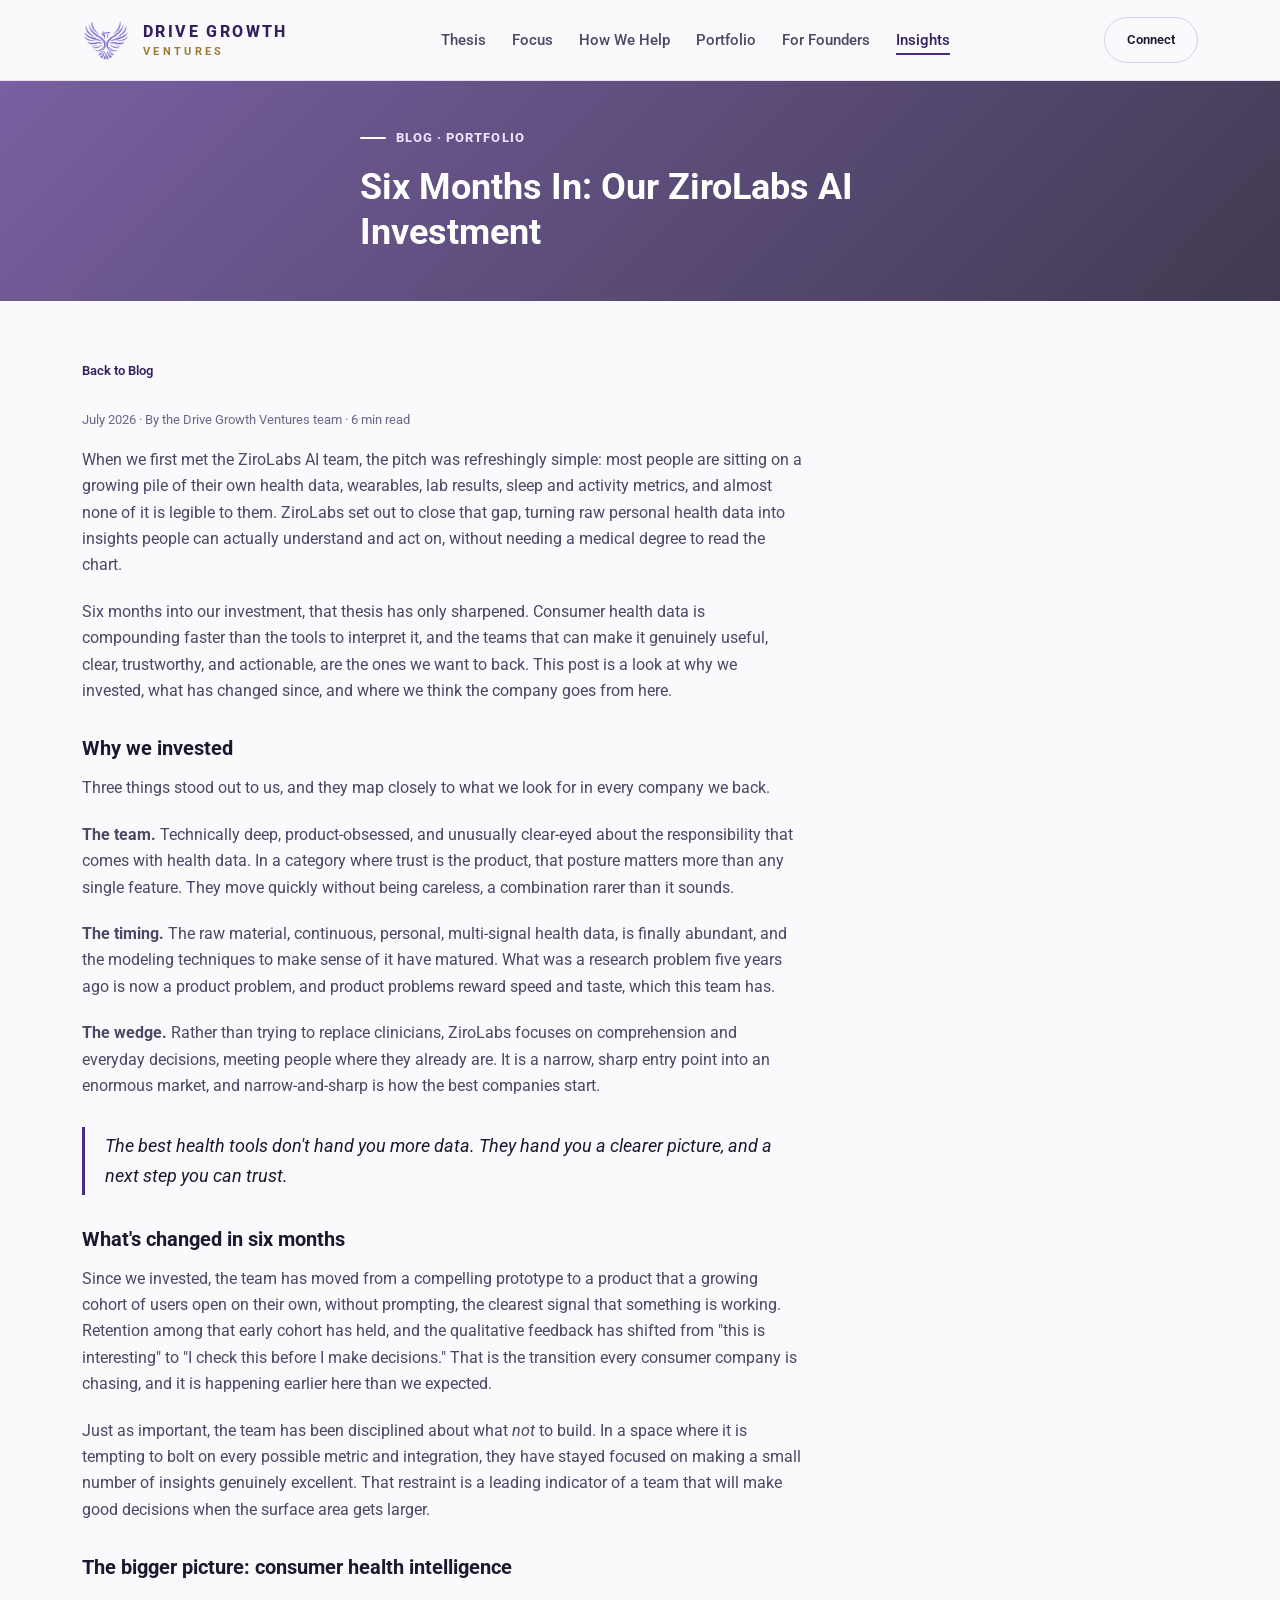
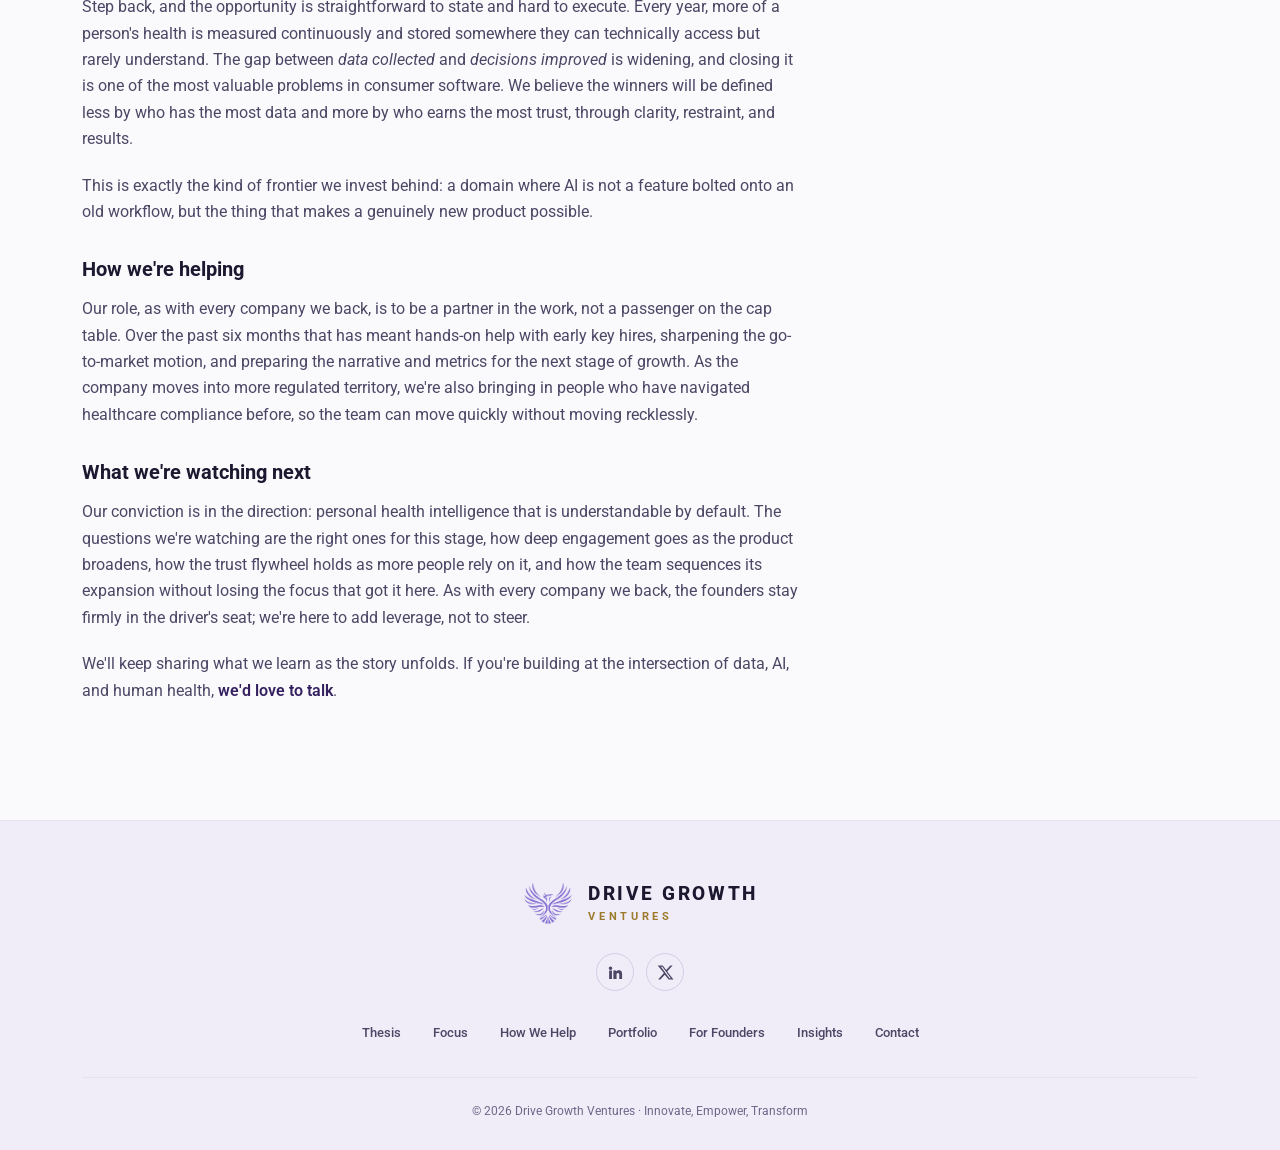
==== blog-zirolabs-update.html @ 90276f50 "Add files via upload" ====
<!DOCTYPE html>
<html lang="en" data-theme="light"><head>
<meta charset="UTF-8">
<meta name="viewport" content="width=device-width, initial-scale=1.0">
<title>Six Months In: Our ZiroLabs AI Investment | Drive Growth Ventures</title>
<meta name="description" content="Six months into our investment in ZiroLabs AI, our conviction in consumer health intelligence has only sharpened. A look at the progress, the thesis, and what comes next.">
<link rel="icon" type="image/png" href="favicon.png">
<link rel="apple-touch-icon" href="favicon.png">
<link rel="preconnect" href="https://fonts.googleapis.com/">
<link rel="preconnect" href="https://fonts.gstatic.com/" crossorigin="">
<link href="https://fonts.googleapis.com/css2?family=Roboto:wght@400;500;600;700;800&display=swap" rel="stylesheet">
<link rel="stylesheet" href="styles.css">
</head>
<body>
<div class="scroll-progress" style="width: 0%;"></div>

<header>
  <nav>
    <a href="index.html" class="logo">
      <img src="phoenix.png" alt="Drive Growth Ventures" class="logo-mark">
      <span class="logo-text">
        <span class="l1">Drive Growth</span>
        <span class="l2">Ventures</span>
      </span>
    </a>
    <ul class="nav-links">
      <li><a href="index.html#thesis">Thesis</a></li>
      <li><a href="index.html#focus">Focus</a></li>
      <li><a href="index.html#value">How We Help</a></li>
      <li><a href="index.html#portfolio">Portfolio</a></li>
      <li><a href="index.html#founders">For Founders</a></li>
      <li><a href="index.html#insights" class="active">Insights</a></li>
    </ul>
    <div class="nav-actions">
      <a href="index.html#contact" class="btn btn-outline btn-sm">Connect</a>
      <button class="menu-toggle" id="menuToggle" aria-label="Menu"><span></span></button>
    </div>
  </nav>
</header>

<main>
  <section class="photo-band photo-band-sm">
    <div class="photo-band-media" style="background-image:url('https://images.unsplash.com/photo-1685997180450-242a65624238?fm=jpg&q=80&w=1800&auto=format&fit=crop');"></div>
    <div class="photo-band-overlay"></div>
    <div class="container photo-band-content">
      <div class="kicker"><span class="bar"></span><span>Blog · Portfolio</span></div>
      <h2>Six Months In: Our ZiroLabs AI Investment</h2>
    </div>
  </section>

  <section class="post-body">
    <div class="container">
      <a href="blog.html" class="back-link">Back to Blog</a>
      <div class="post-meta">July 2026 · By the Drive Growth Ventures team · 6 min read</div>
      <div class="post-content">
        <p>When we first met the ZiroLabs AI team, the pitch was refreshingly simple: most people are sitting on a growing pile of their own health data, wearables, lab results, sleep and activity metrics, and almost none of it is legible to them. ZiroLabs set out to close that gap, turning raw personal health data into insights people can actually understand and act on, without needing a medical degree to read the chart.</p>
        <p>Six months into our investment, that thesis has only sharpened. Consumer health data is compounding faster than the tools to interpret it, and the teams that can make it genuinely useful, clear, trustworthy, and actionable, are the ones we want to back. This post is a look at why we invested, what has changed since, and where we think the company goes from here.</p>

        <h3>Why we invested</h3>
        <p>Three things stood out to us, and they map closely to what we look for in every company we back.</p>
        <p><strong>The team.</strong> Technically deep, product-obsessed, and unusually clear-eyed about the responsibility that comes with health data. In a category where trust is the product, that posture matters more than any single feature. They move quickly without being careless, a combination rarer than it sounds.</p>
        <p><strong>The timing.</strong> The raw material, continuous, personal, multi-signal health data, is finally abundant, and the modeling techniques to make sense of it have matured. What was a research problem five years ago is now a product problem, and product problems reward speed and taste, which this team has.</p>
        <p><strong>The wedge.</strong> Rather than trying to replace clinicians, ZiroLabs focuses on comprehension and everyday decisions, meeting people where they already are. It is a narrow, sharp entry point into an enormous market, and narrow-and-sharp is how the best companies start.</p>
        <blockquote>The best health tools don't hand you more data. They hand you a clearer picture, and a next step you can trust.</blockquote>

        <h3>What's changed in six months</h3>
        <p>Since we invested, the team has moved from a compelling prototype to a product that a growing cohort of users open on their own, without prompting, the clearest signal that something is working. Retention among that early cohort has held, and the qualitative feedback has shifted from "this is interesting" to "I check this before I make decisions." That is the transition every consumer company is chasing, and it is happening earlier here than we expected.</p>
        <p>Just as important, the team has been disciplined about what <em>not</em> to build. In a space where it is tempting to bolt on every possible metric and integration, they have stayed focused on making a small number of insights genuinely excellent. That restraint is a leading indicator of a team that will make good decisions when the surface area gets larger.</p>

        <h3>The bigger picture: consumer health intelligence</h3>
        <p>Step back, and the opportunity is straightforward to state and hard to execute. Every year, more of a person's health is measured continuously and stored somewhere they can technically access but rarely understand. The gap between <em>data collected</em> and <em>decisions improved</em> is widening, and closing it is one of the most valuable problems in consumer software. We believe the winners will be defined less by who has the most data and more by who earns the most trust, through clarity, restraint, and results.</p>
        <p>This is exactly the kind of frontier we invest behind: a domain where AI is not a feature bolted onto an old workflow, but the thing that makes a genuinely new product possible.</p>

        <h3>How we're helping</h3>
        <p>Our role, as with every company we back, is to be a partner in the work, not a passenger on the cap table. Over the past six months that has meant hands-on help with early key hires, sharpening the go-to-market motion, and preparing the narrative and metrics for the next stage of growth. As the company moves into more regulated territory, we're also bringing in people who have navigated healthcare compliance before, so the team can move quickly without moving recklessly.</p>

        <h3>What we're watching next</h3>
        <p>Our conviction is in the direction: personal health intelligence that is understandable by default. The questions we're watching are the right ones for this stage, how deep engagement goes as the product broadens, how the trust flywheel holds as more people rely on it, and how the team sequences its expansion without losing the focus that got it here. As with every company we back, the founders stay firmly in the driver's seat; we're here to add leverage, not to steer.</p>
        <p>We'll keep sharing what we learn as the story unfolds. If you're building at the intersection of data, AI, and human health, <a href="index.html#contact" style="color:var(--purple-dark);font-weight:600;">we'd love to talk</a>.</p>
      </div>
    </div>
  </section>
</main>

<footer>
  <div class="container">
    <div class="footer-logo">
      <img src="phoenix.png" alt="Drive Growth Ventures" class="footer-logo-mark">
      <span class="footer-logo-text">
        <span class="l1">Drive Growth</span>
        <span class="l2">Ventures</span>
      </span>
    </div>
    <div class="footer-social">
      <a href="https://www.linkedin.com/company/drive-growth-ventures/" aria-label="LinkedIn" target="_blank" rel="noopener"><svg viewBox="0 0 24 24"><path d="M4.98 3.5a2.5 2.5 0 1 1 0 5 2.5 2.5 0 0 1 0-5zM3 9h4v12H3zM9 9h3.8v1.7h.1c.5-.9 1.8-1.9 3.7-1.9 4 0 4.7 2.6 4.7 6V21h-4v-5.3c0-1.3 0-2.9-1.8-2.9s-2 1.4-2 2.8V21H9z"></path></svg></a>
      <a href="https://x.com/" aria-label="X (Twitter)" target="_blank" rel="noopener"><svg viewBox="0 0 24 24"><path d="M18.9 2H22l-7.6 8.7L23.3 22h-6.9l-5.4-6.9L4.8 22H1.6l8.1-9.3L1 2h7.1l4.9 6.3zM17.6 20h1.9L7.5 4H5.5z"></path></svg></a>
    </div>
    <ul class="footer-links">
      <li><a href="index.html#thesis">Thesis</a></li>
      <li><a href="index.html#focus">Focus</a></li>
      <li><a href="index.html#value">How We Help</a></li>
      <li><a href="index.html#portfolio">Portfolio</a></li>
      <li><a href="index.html#founders">For Founders</a></li>
      <li><a href="index.html#insights">Insights</a></li>
      <li><a href="index.html#contact">Contact</a></li>
    </ul>
    <div class="footer-bottom">
      <span>© 2026 Drive Growth Ventures · Innovate, Empower, Transform</span>
    </div>
  </div>
</footer>

<button class="back-to-top" aria-label="Back to top">
  <svg viewBox="0 0 24 24"><line x1="12" y1="19" x2="12" y2="5"></line><polyline points="5 12 12 5 19 12"></polyline></svg>
</button>
<script src="site.js"></script>
</body></html>
---- styles.css ----
/* ============================================
   Drive Growth Ventures: shared stylesheet
   ============================================ */

:root{
  --bg: #FAF9FC;
  --bg-alt: #F1EDF8;
  --text: #1B1830;
  --text-secondary: #4B4765;
  --text-tertiary: #6C6788;
  --border: #E7E2F1;
  --border-strong: #D4CDE7;
  --purple: #4A2A82;
  --purple-dark: #34205F;
  --purple-tint: #EEE8F7;
  --gold: #C9A24B;
  --gold-dark: #9C7B2C;
  --gold-tint: #F7EFDC;
  --white: #ffffff;
  --header-bg: rgba(250,249,252,0.82);
  --placeholder: #9C97AD;
  --radius: 20px;
  --radius-sm: 12px;
  --radius-pill: 999px;
  --shadow-sm: 0 2px 12px rgba(40,24,80,0.07);
  --shadow-md: 0 14px 34px rgba(40,24,80,0.11), 0 2px 8px rgba(40,24,80,0.05);
  --shadow-lift: 0 26px 52px rgba(40,24,80,0.17), 0 4px 12px rgba(40,24,80,0.09);
  --glass-bg: rgba(255,255,255,0.55);
  --glass-border: rgba(255,255,255,0.6);

  --fs-hero: clamp(38px, 4.4vw, 56px);
  --fs-h2: clamp(28px, 2.8vw, 36px);
  --fs-h3: 21px;
  --fs-lead: 18px;
  --fs-body: 16px;
  --fs-body-sm: 15px;
  --fs-label: 13px;
  --fs-nav: 15px;
  --fs-tiny: 12px;
}

html[data-theme="dark"]{
  --bg: #08070a;
  --bg-alt: #0f0e13;
  --text: #f5f4f8;
  --text-secondary: #b2afbb;
  --text-tertiary: #837f8c;
  --border: rgba(255,255,255,0.12);
  --border-strong: rgba(255,255,255,0.22);
  --purple: #8f6dff;
  --purple-dark: #a78bff;
  --purple-tint: rgba(143,109,255,0.14);
  --header-bg: rgba(8,7,10,0.72);
  --placeholder: #565260;
  --shadow-sm: 0 2px 12px rgba(0,0,0,0.45);
  --shadow-md: 0 16px 40px rgba(0,0,0,0.5), 0 0 0 1px rgba(255,255,255,0.05);
  --shadow-lift: 0 26px 54px rgba(0,0,0,0.6), 0 0 0 1px rgba(255,255,255,0.08);
  --glass-bg: rgba(255,255,255,0.06);
  --glass-border: rgba(255,255,255,0.14);
}

@media (prefers-reduced-motion: reduce){
  *{animation-duration:0.01ms !important;animation-iteration-count:1 !important;transition-duration:0.01ms !important;scroll-behavior:auto !important;}
}

*{margin:0;padding:0;box-sizing:border-box;}
html{scroll-behavior:smooth;-webkit-text-size-adjust:100%;text-size-adjust:100%;}
body{
  background:var(--bg);
  color:var(--text);
  font-family:'Roboto',Arial,Helvetica,sans-serif;
  font-weight:400;
  font-size:var(--fs-body);
  line-height:1.65;
  transition:background .25s ease, color .25s ease;
  overflow-x:hidden;
}
h1,h2,h3,h4{
  font-family:'Roboto',Arial,Helvetica,sans-serif;
  font-weight:700;
  color:var(--text);
  line-height:1.25;
}
p{color:var(--text-secondary);}
a{color:inherit;text-decoration:none;}
img{max-width:100%;display:block;}
.container{max-width:1180px;margin:0 auto;padding:0 32px;}
section{position:relative;}

/* Eyebrow / kicker label: bold, uppercase, tight tracking */
.kicker{
  display:flex;align-items:center;gap:10px;
  margin-bottom:16px;
}
.kicker .bar{width:26px;height:2px;background:var(--gold);display:inline-block;border-radius:var(--radius-pill);}
.kicker span{
  font-size:var(--fs-label);
  font-weight:800;
  letter-spacing:0.08em;
  text-transform:uppercase;
  color:var(--purple-dark);
}
/* Pill-badge kicker variant: used in the hero, floating over photography */
.kicker-pill{
  display:inline-flex;align-items:center;gap:8px;
  padding:10px 20px;
  border-radius:var(--radius-pill);
  background:var(--glass-bg);
  border:1px solid var(--glass-border);
  backdrop-filter:blur(14px);
  -webkit-backdrop-filter:blur(14px);
  font-size:var(--fs-label);
  font-weight:600;
  color:var(--text);
  margin-bottom:22px;
}
html:not([data-theme="dark"]) .kicker-pill{border-color:rgba(17,15,23,0.14);}

/* Buttons */
.btn{
  display:inline-flex;align-items:center;gap:8px;
  padding:15px 32px;
  font-family:'Roboto',Arial,sans-serif;
  font-size:var(--fs-body-sm);
  font-weight:600;
  border-radius:var(--radius-pill);
  border:1px solid transparent;
  cursor:pointer;
  transition:background .22s cubic-bezier(.16,1,.3,1), color .22s ease, border-color .22s ease, transform .22s cubic-bezier(.16,1,.3,1), box-shadow .22s ease;
  white-space:nowrap;
}
.btn-primary{background:var(--purple);color:#fff;border-color:var(--purple);box-shadow:0 8px 22px rgba(74,42,130,0.30);}
.btn-primary:hover{background:var(--purple-dark);border-color:var(--purple-dark);transform:translateY(-2px);box-shadow:0 14px 30px rgba(74,42,130,0.42);}
.btn-outline{background:transparent;color:var(--text);border-color:var(--border-strong);}
.btn-outline:hover{border-color:var(--purple);color:var(--purple-dark);transform:translateY(-2px);}
.btn-sm{padding:11px 22px;font-size:var(--fs-label);}

/* Header / Nav */
header{
  position:sticky;top:0;left:0;right:0;
  z-index:100;
  background:var(--header-bg);
  backdrop-filter:blur(16px) saturate(160%);
  -webkit-backdrop-filter:blur(16px) saturate(160%);
  border-bottom:1px solid var(--border);
  transition:background .25s ease, border-color .25s ease;
}
nav{
  display:flex;align-items:center;justify-content:space-between;
  padding:16px 32px;
  max-width:1180px;margin:0 auto;
  gap:20px;
}
.logo{display:flex;align-items:center;gap:13px;flex-shrink:0;}
.logo-mark{width:48px;height:auto;flex-shrink:0;}
.logo-text{display:flex;flex-direction:column;line-height:1.2;}
.logo-text .l1{font-weight:800;font-size:16px;letter-spacing:0.15em;color:var(--purple-dark);text-transform:uppercase;}
.logo-text .l2{
  font-size:11px;
  letter-spacing:0.30em;
  color:var(--gold-dark);
  font-weight:700;
  margin-top:3px;
  text-transform:uppercase;
}
.nav-actions{display:flex;align-items:center;gap:10px;flex-shrink:0;}
.nav-links{
  display:flex;gap:26px;
  list-style:none;
  flex-wrap:wrap;
}
.nav-links a{
  font-size:var(--fs-nav);
  font-weight:500;
  color:var(--text-secondary);
  transition:color .18s ease;
}
.nav-links a:hover,.nav-links a.active{color:var(--purple-dark);}
.menu-toggle{
  display:none;background:none;border:1px solid var(--border-strong);
  color:var(--text);width:36px;height:36px;
  align-items:center;justify-content:center;
  cursor:pointer;border-radius:var(--radius-pill);
}
.menu-toggle span{display:block;width:16px;height:1px;background:var(--text);position:relative;}
.menu-toggle span::before,.menu-toggle span::after{content:"";position:absolute;left:0;width:16px;height:1px;background:var(--text);}
.menu-toggle span::before{top:-5px;}
.menu-toggle span::after{top:5px;}

/* Theme toggle */
.theme-toggle{
  display:flex;align-items:center;justify-content:center;
  width:36px;height:36px;flex-shrink:0;
  background:none;border:1px solid var(--border-strong);
  border-radius:var(--radius-pill);
  color:var(--text);cursor:pointer;
  transition:border-color .18s ease;
}
.theme-toggle:hover{border-color:var(--purple);color:var(--purple-dark);}
.theme-toggle svg{width:16px;height:16px;stroke:currentColor;fill:none;stroke-width:1.6;stroke-linecap:round;stroke-linejoin:round;}
.theme-toggle .icon-sun{display:none;}
html[data-theme="dark"] .theme-toggle .icon-sun{display:block;}
html[data-theme="dark"] .theme-toggle .icon-moon{display:none;}

/* Hero: gradient-mesh backdrop + animated orbit graphic */
.hero{overflow:hidden;position:relative;}
.hero::before{
  content:"";
  position:absolute;top:-180px;right:-160px;
  width:640px;height:640px;
  background:radial-gradient(circle, rgba(74,42,130,0.16), transparent 70%);
  pointer-events:none;
  z-index:0;
}
.hero::after{
  content:"";
  position:absolute;bottom:-220px;left:-160px;
  width:520px;height:520px;
  background:radial-gradient(circle, rgba(201,162,75,0.13), transparent 72%);
  pointer-events:none;
  z-index:0;
}
html[data-theme="dark"] .hero::before{background:radial-gradient(circle, rgba(143,109,255,0.20), transparent 70%);}
html[data-theme="dark"] .hero::after{background:radial-gradient(circle, rgba(143,109,255,0.10), transparent 72%);}
.hero-graphic{
  position:absolute;
  top:-60px;right:-60px;
  width:460px;height:460px;
  pointer-events:none;
  z-index:0;
  opacity:0.55;
  animation:spin-slow 90s linear infinite;
  transform-origin:66% 40%;
  overflow:visible;
}
.hero-graphic .orbit{stroke:var(--border-strong);fill:none;stroke-width:1;}
.hero-graphic .orbit-accent{stroke:var(--purple);fill:none;stroke-width:1;opacity:0.5;}
.hero-graphic circle.node{fill:var(--purple);}
.hero .container{position:relative;z-index:1;}
@keyframes spin-slow{from{transform:rotate(0deg);}to{transform:rotate(360deg);}}
@media (max-width:900px){
  .hero-graphic{width:280px;height:280px;top:-30px;right:-60px;opacity:0.35;}
}

/* Hero stat row: bold bento-style numbers, glass chip on small screens */
.hero-stats{
  display:flex;flex-wrap:wrap;gap:0;
  border-top:1px solid var(--border);
  padding-top:28px;
}
.hero-stat{padding-right:40px;margin-right:40px;border-right:1px solid var(--border);}
.hero-stat:last-child{border-right:none;padding-right:0;margin-right:0;}
.hero-stat .num{
  display:block;
  font-size:clamp(28px,3vw,38px);
  font-weight:800;
  color:var(--text);
  line-height:1.1;
  margin-bottom:6px;
}
.hero-stat .label{font-size:var(--fs-label);font-weight:600;color:var(--text-tertiary);text-transform:uppercase;letter-spacing:0.04em;}
@media (max-width:640px){
  .hero-stat{padding-right:24px;margin-right:24px;}
}

/* Page header banner (used on Blog / News / interior pages) */
.page-hero{
  padding:64px 0 48px;
  border-bottom:1px solid var(--border);
  background:var(--bg-alt);
}
.page-hero h1{font-size:var(--fs-hero);margin-bottom:12px;}
.page-hero p{font-size:var(--fs-body);max-width:620px;}

/* Section heads */
.head-row{
  display:flex;flex-direction:column;align-items:flex-start;
  gap:14px;
  margin-bottom:44px;
}
.head-row .section-sub{padding-top:0;max-width:640px;}
.section-title{font-size:var(--fs-h2);max-width:560px;}
.section-sub{color:var(--text-secondary);max-width:360px;font-size:var(--fs-body-sm);}

/* Fade-in on scroll, with optional stagger for grid children */
.fade-in{opacity:0;transform:translateY(22px) scale(.985);transition:opacity .7s cubic-bezier(.16,1,.3,1), transform .7s cubic-bezier(.16,1,.3,1);}
.fade-in.visible{opacity:1;transform:translateY(0) scale(1);}
.stagger-grid > *{opacity:0;transform:translateY(20px) scale(.98);transition:opacity .6s cubic-bezier(.16,1,.3,1), transform .6s cubic-bezier(.16,1,.3,1);}
.stagger-grid.visible > *{opacity:1;transform:translateY(0) scale(1);}
.stagger-grid.visible > *:nth-child(1){transition-delay:0ms;}
.stagger-grid.visible > *:nth-child(2){transition-delay:70ms;}
.stagger-grid.visible > *:nth-child(3){transition-delay:140ms;}
.stagger-grid.visible > *:nth-child(4){transition-delay:210ms;}
.stagger-grid.visible > *:nth-child(5){transition-delay:280ms;}
.stagger-grid.visible > *:nth-child(6){transition-delay:350ms;}
.stagger-grid.visible > *:nth-child(7){transition-delay:420ms;}
.stagger-grid.visible > *:nth-child(8){transition-delay:490ms;}

/* Parallax-lite: gentle vertical drift on photo bands, applied via JS transform */
.photo-band-media[data-parallax]{will-change:transform;}

/* ABOUT: focus areas, photo tiles (image visible on top, plain text below) */
.about{padding:88px 0;}
.focus-grid{display:grid;grid-template-columns:repeat(4,1fr);gap:20px;}
.focus-cell{
  border:1px solid var(--border);
  border-radius:var(--radius);
  overflow:hidden;
  box-shadow:var(--shadow-sm);
  transition:transform .3s cubic-bezier(.16,1,.3,1), box-shadow .3s ease, border-color .3s ease;
}
.focus-cell:hover{border-color:var(--purple);transform:translateY(-6px);box-shadow:var(--shadow-lift);}
.focus-cell-media{
  height:150px;
  background-size:cover;background-position:center;
  border-bottom:1px solid var(--border);
  transition:transform .4s ease;
}
.focus-cell:hover .focus-cell-media{transform:scale(1.05);}
.focus-cell-inner{padding:20px 22px 24px;}
.focus-cell .fc-label{font-size:var(--fs-label);font-weight:700;color:var(--purple-dark);margin-bottom:10px;}
.focus-cell h3{font-size:var(--fs-h3);margin-bottom:8px;}
.focus-cell p{font-size:var(--fs-body-sm);color:var(--text-secondary);}

/* OFFER: image + stacked rows */
.offer{padding:88px 0;background:var(--bg-alt);border-top:1px solid var(--border);border-bottom:1px solid var(--border);}
.offer-split{display:grid;grid-template-columns:320px 1fr;gap:44px;align-items:stretch;}
.offer-media{
  background-size:cover;background-position:center;
  border:1px solid var(--border);
  border-radius:var(--radius);
  min-height:100%;
  box-shadow:var(--shadow-sm);
  transition:transform .5s cubic-bezier(.16,1,.3,1), box-shadow .5s ease;
}
.offer-media:hover{transform:scale(1.015);box-shadow:var(--shadow-md);}
.offer-media.offer-graphic{overflow:hidden;border-color:transparent;}
.offer-graphic svg{width:100%;height:100%;display:block;}
.offer-list{border-top:1px solid var(--border);}
.offer-row{
  display:grid;grid-template-columns:56px 1fr;
  gap:20px;
  padding:26px 20px 26px 8px;
  border-bottom:1px solid var(--border);
  border-radius:var(--radius-sm);
  align-items:flex-start;
  transition:padding-left .25s cubic-bezier(.16,1,.3,1), background .25s ease, transform .25s ease;
}
.offer-row:hover{padding-left:16px;background:var(--bg-alt);transform:translateX(4px);}
.offer-row .offer-icon{
  width:44px;height:44px;border-radius:var(--radius-sm);
  background:var(--purple-tint);
  display:flex;align-items:center;justify-content:center;
  flex-shrink:0;
}
.offer-row .offer-icon svg{width:22px;height:22px;stroke:var(--purple-dark);fill:none;stroke-width:1.7;stroke-linecap:round;stroke-linejoin:round;}
.offer-row h3{font-size:var(--fs-h3);margin-bottom:6px;}
.offer-row p{font-size:var(--fs-body-sm);max-width:480px;}
@media (max-width:900px){
  .offer-row{grid-template-columns:44px 1fr;}
}
@media (max-width:900px){
  .offer-split{grid-template-columns:1fr;}
  .offer-media{min-height:220px;}
}

/* PHOTO BAND: real photography with brand tint overlay */
.photo-band{
  position:relative;
  min-height:360px;
  display:flex;align-items:center;
  overflow:hidden;
}
.photo-band-media{
  position:absolute;inset:0;
  background-size:cover;
  background-position:center;
}
.photo-band-overlay{
  position:absolute;inset:0;
  background:linear-gradient(135deg, rgba(74,42,130,0.74), rgba(24,16,44,0.82));
}
.photo-band-content{position:relative;z-index:1;padding:64px 32px;}
.photo-band-content .kicker span{color:#e8e2ff;}
.photo-band-content .kicker .bar{background:#fff;}
.photo-band-content h2{color:#fff;font-size:var(--fs-h2);max-width:560px;}
.photo-band-content p{color:rgba(255,255,255,0.82);max-width:460px;margin-top:14px;font-size:var(--fs-body-sm);}
@media (max-width:700px){.photo-band{min-height:300px;}}
.photo-band-sm{min-height:220px;}
.photo-band-sm .photo-band-content{padding:36px 32px;}

/* PHOTO BAND LG: taller single-image band that also houses the firm's approach points */
.photo-band-lg{display:block;min-height:0;align-items:initial;}
.photo-band-lg .photo-band-content{padding:76px 32px;}
.approach-label{
  font-size:var(--fs-label);font-weight:700;text-transform:uppercase;letter-spacing:0.04em;
  color:#e8e2ff;
  margin-top:44px;
  padding-top:28px;
  border-top:1px solid rgba(255,255,255,0.25);
}
.approach-list{display:grid;grid-template-columns:repeat(4,1fr);gap:16px;margin-top:22px;}
.approach-item{
  padding:24px 22px;
  border-radius:var(--radius);
  background:var(--glass-bg);
  border:1px solid var(--glass-border);
  backdrop-filter:blur(14px);
  -webkit-backdrop-filter:blur(14px);
  transition:transform .3s cubic-bezier(.16,1,.3,1), background .3s ease;
}
.approach-item:hover{transform:translateY(-6px);background:rgba(255,255,255,0.14);}
.approach-icon{
  width:42px;height:42px;border-radius:var(--radius-sm);
  background:rgba(255,255,255,0.16);
  display:flex;align-items:center;justify-content:center;
  margin-bottom:16px;
}
.approach-icon svg{width:20px;height:20px;stroke:#fff;fill:none;stroke-width:1.7;stroke-linecap:round;stroke-linejoin:round;}
.approach-item h4{color:#fff;font-size:var(--fs-h3);margin-bottom:10px;}
.approach-item p{color:rgba(255,255,255,0.78);font-size:var(--fs-body-sm);}
@media (max-width:900px){
  .approach-list{grid-template-columns:repeat(2,1fr);}
}
@media (max-width:560px){
  .approach-list{grid-template-columns:1fr;}
}

/* PROGRAMS */
.programs{padding:88px 0;background:var(--bg-alt);border-top:1px solid var(--border);border-bottom:1px solid var(--border);overflow:hidden;}
.programs .container{position:relative;z-index:1;}
.programs-graphic{
  position:absolute;
  top:-90px;right:-50px;
  width:280px;height:280px;
  pointer-events:none;
  z-index:0;
  opacity:0.4;
}
.programs-graphic .orbit{stroke:var(--border-strong);fill:none;stroke-width:1;}
.programs-graphic .orbit-accent{stroke:var(--purple);fill:none;stroke-width:1;opacity:0.5;}
.programs-graphic circle.node{fill:var(--purple);}
@media (max-width:900px){
  .programs-graphic{display:none;}
}
.stage-strip{display:flex;flex-wrap:wrap;gap:14px;margin-top:28px;}
.stage-strip div{
  padding:18px 30px;
  font-size:var(--fs-body-sm);
  font-weight:600;
  text-align:center;
  border:1px solid var(--border);
  border-radius:var(--radius-pill);
  flex:1;
  min-width:140px;
  background:var(--bg);
  box-shadow:var(--shadow-sm);
  transition:transform .25s cubic-bezier(.16,1,.3,1), background .25s ease, color .25s ease, box-shadow .25s ease;
}
.stage-strip div:hover{background:var(--purple);color:#fff;transform:translateY(-4px);box-shadow:var(--shadow-md);}

/* PORTFOLIO */
.portfolio{padding:88px 0;}
.featured{
  position:relative;
  overflow:hidden;
  display:grid;grid-template-columns:1fr;
  border:1px solid var(--border);
  border-radius:var(--radius);
  box-shadow:var(--shadow-md);
  margin-bottom:24px;
  transition:transform .3s cubic-bezier(.16,1,.3,1), box-shadow .3s ease;
}
.featured:hover{transform:translateY(-6px);box-shadow:var(--shadow-lift);}
.featured-media{position:absolute;inset:0;background-size:cover;background-position:center;}
.featured-overlay{position:absolute;inset:0;background:linear-gradient(135deg, rgba(44,26,84,0.84), rgba(22,15,40,0.90));}
.featured-content{position:relative;z-index:1;padding:44px 40px;}
.featured-tag{
  display:inline-block;
  font-size:var(--fs-label);font-weight:700;letter-spacing:0.04em;text-transform:uppercase;
  color:var(--purple-dark);
  background:var(--purple-tint);
  border-radius:var(--radius-pill);
  padding:7px 16px;
  margin-bottom:20px;
}
.featured-content .sector{
  display:block;
  font-size:var(--fs-label);color:rgba(255,255,255,0.75);
  margin-bottom:12px;font-weight:500;
}
.featured-content h3{font-size:28px;margin-bottom:14px;color:#fff;}
.featured-content p{font-size:var(--fs-body);margin-bottom:26px;max-width:640px;color:rgba(255,255,255,0.88);}
.featured-meta{display:flex;gap:36px;flex-wrap:wrap;border-top:1px solid rgba(255,255,255,0.2);padding-top:20px;}
.featured-meta div{font-size:var(--fs-label);color:rgba(255,255,255,0.7);}
.featured-meta strong{display:block;color:#fff;font-size:var(--fs-body-sm);font-weight:700;margin-bottom:4px;}
.portfolio-grid{display:grid;grid-template-columns:repeat(3,1fr);gap:20px;}
.port-card{
  border:1px solid var(--border);
  border-radius:var(--radius);
  box-shadow:var(--shadow-sm);
  transition:transform .3s cubic-bezier(.16,1,.3,1), box-shadow .3s ease, border-color .3s ease;
  overflow:hidden;
}
.port-card:hover{border-color:var(--purple);background:var(--bg-alt);transform:translateY(-6px);box-shadow:var(--shadow-lift);}
.port-thumb{
  width:100%;height:140px;
  background-size:cover;background-position:center;
  position:relative;
  margin-bottom:18px;
  overflow:hidden;
  transition:transform .4s ease;
}
.port-card:hover .port-thumb{transform:scale(1.04);}
.port-thumb::after{
  content:"";
  position:absolute;inset:0;
  background:linear-gradient(150deg, rgba(74,42,130,0.44), rgba(24,16,44,0.48));
}
.port-card .sector{font-size:var(--fs-label);font-weight:700;color:var(--purple-dark);margin-bottom:14px;display:block;padding:0 24px;}
.port-card h3{font-size:var(--fs-h3);margin-bottom:8px;padding:0 24px;}
.port-card p{font-size:var(--fs-body-sm);margin-bottom:18px;padding:0 24px;}
.port-stage{font-size:var(--fs-label);color:var(--text-tertiary);border-top:1px solid var(--border);padding:12px 24px 16px;margin-top:0;display:flex;justify-content:space-between;align-items:center;gap:12px;flex-wrap:wrap;}
.port-visit{font-size:var(--fs-label);font-weight:700;color:var(--purple-dark);white-space:nowrap;transition:transform .2s ease;}
.port-visit:hover{transform:translateX(3px);}

/* INSIGHTS teaser (Blog + News preview on homepage): reuses .post-list/.post-row/.post-thumb */
.insights{padding:88px 0;background:var(--bg-alt);border-top:1px solid var(--border);border-bottom:1px solid var(--border);}

/* CTA */
.cta-band{padding:60px 0;}
.cta-inner{
  position:relative;
  overflow:hidden;
  border:1px solid var(--border);
  border-radius:var(--radius);
  box-shadow:var(--shadow-md);
}
.cta-inner-color{
  background:
    radial-gradient(120% 160% at 8% 0%, rgba(255,255,255,0.16), transparent 55%),
    linear-gradient(120deg, #241542 0%, var(--purple-dark) 45%, var(--purple) 100%);
}
html[data-theme="dark"] .cta-inner-color{
  background:
    radial-gradient(120% 160% at 8% 0%, rgba(255,255,255,0.08), transparent 55%),
    linear-gradient(120deg, #4a34ad 0%, var(--purple-dark) 55%, var(--purple) 100%);
}
.cta-content{
  position:relative;z-index:1;
  display:flex;justify-content:space-between;align-items:center;
  gap:30px;flex-wrap:wrap;
  padding:48px 44px;
}
.cta-content h2{color:#fff;font-size:var(--fs-h2);max-width:640px;}
.cta-inner-color .btn-primary{background:#fff;color:var(--purple-dark);border-color:#fff;box-shadow:0 8px 20px rgba(24,16,45,0.22);}
.cta-inner-color .btn-primary:hover{background:#fff;color:var(--purple-dark);opacity:.92;transform:translateY(-2px);}

/* TESTIMONIALS */
.testimonials{padding:88px 0;background:var(--bg-alt);border-top:1px solid var(--border);border-bottom:1px solid var(--border);}
.testimonial-grid{display:grid;grid-template-columns:repeat(3,1fr);gap:20px;}
.testimonial-card{
  background:var(--bg);
  border:1px solid var(--border);
  border-radius:var(--radius);
  box-shadow:var(--shadow-sm);
  padding:30px 28px;
  transition:transform .3s cubic-bezier(.16,1,.3,1), box-shadow .3s ease;
}
.testimonial-card:hover{transform:translateY(-6px);box-shadow:var(--shadow-lift);}
.testimonial-stars{display:flex;gap:3px;margin-bottom:16px;color:var(--purple);}
.testimonial-stars svg{width:16px;height:16px;fill:var(--purple);stroke:none;}
.testimonial-card p{font-size:var(--fs-body-sm);color:var(--text);margin-bottom:20px;}
.testimonial-name{font-weight:700;font-size:var(--fs-body-sm);color:var(--text);}
.testimonial-role{font-size:var(--fs-label);color:var(--text-tertiary);}
@media (max-width:900px){
  .testimonial-grid{grid-template-columns:1fr;}
}

/* CONTACT */
.contact{padding:88px 0;border-top:1px solid var(--border);overflow:hidden;}
.contact .container{position:relative;z-index:1;}
.contact-graphic{
  position:absolute;
  bottom:-110px;left:-90px;
  width:320px;height:320px;
  pointer-events:none;
  z-index:0;
  opacity:0.35;
}
.contact-graphic .orbit{stroke:var(--border-strong);fill:none;stroke-width:1;}
.contact-graphic .orbit-accent{stroke:var(--purple);fill:none;stroke-width:1;opacity:0.5;}
.contact-graphic circle.node{fill:var(--purple);}
@media (max-width:900px){
  .contact-graphic{display:none;}
}
.contact-grid{display:grid;grid-template-columns:0.85fr 1.15fr;gap:60px;}
.contact-left-top .section-title{margin-bottom:16px;}
.contact-left-top p{color:var(--text-secondary);font-size:var(--fs-body-sm);max-width:360px;}
.offices{margin-top:36px;}
.office{
  padding:16px 0;
  border-top:1px solid var(--border);
  display:flex;justify-content:space-between;
}
.office:last-child{border-bottom:1px solid var(--border);}
.office h4{font-size:var(--fs-body-sm);font-weight:600;}
.office span{font-size:var(--fs-label);color:var(--text-tertiary);}
form{display:flex;flex-direction:column;gap:0;}
.form-row{display:grid;grid-template-columns:1fr 1fr;gap:20px;}
.field{border-bottom:1px solid var(--border);padding:16px 0;}
label{
  display:block;
  font-size:var(--fs-label);font-weight:600;
  color:var(--text-tertiary);margin-bottom:8px;
}
input, textarea{
  width:100%;
  background:transparent;
  border:none;
  color:var(--text);
  font-family:'Roboto',Arial,sans-serif;
  font-size:var(--fs-body-sm);
  padding:0;
}
input:focus, textarea:focus{outline:none;}
textarea{resize:vertical;min-height:70px;}
::placeholder{color:var(--placeholder);}
.submit-btn{
  margin-top:28px;
  align-self:flex-start;
  padding:14px 32px;
  border:1px solid var(--purple);
  border-radius:var(--radius);
  background:var(--purple);
  color:#fff;
  font-family:'Roboto',Arial,sans-serif;
  font-weight:500;
  font-size:var(--fs-body-sm);
  cursor:pointer;
  transition:background .18s ease;
}
.submit-btn:hover{background:var(--purple-dark);}

/* BLOG / NEWS listing: rounded card blocks */
.post-list{display:flex;flex-direction:column;gap:16px;}
.post-row{
  display:grid;grid-template-columns:110px 1fr;
  gap:24px;
  padding:28px 28px 28px 24px;
  align-items:center;
  border:1px solid var(--border);
  border-radius:var(--radius);
  background:var(--bg);
  box-shadow:var(--shadow-sm);
  transition:transform .3s cubic-bezier(.16,1,.3,1), border-color .3s ease, box-shadow .3s ease, background .3s ease;
}
.post-row:hover{transform:translateY(-4px);border-color:var(--purple);box-shadow:var(--shadow-lift);background:var(--bg-alt);}
.post-row .post-date{font-size:var(--fs-label);color:var(--text-tertiary);}
.post-row .tag{font-size:var(--fs-label);font-weight:700;color:var(--purple-dark);margin-bottom:8px;display:block;}
.post-row h2{font-size:var(--fs-h3);margin-bottom:10px;}
.post-row p{font-size:var(--fs-body-sm);margin-bottom:12px;max-width:640px;}
.post-row a.read-more{font-size:var(--fs-body-sm);font-weight:600;color:var(--purple-dark);}

/* Single post / press release */
.post-body{padding:56px 0 96px;}
.post-body.no-band{padding-top:96px;}
.post-body .post-meta{font-size:var(--fs-label);color:var(--text-tertiary);margin-bottom:16px;}
.post-body .post-title{font-size:var(--fs-hero);max-width:760px;margin-bottom:24px;}
.post-body .post-content{max-width:720px;}
.post-body .post-content p{font-size:var(--fs-body);margin-bottom:20px;color:var(--text-secondary);}
.post-body .post-content h3{font-size:20px;margin:32px 0 14px;color:var(--text);}
.post-body .post-content blockquote{
  border-left:3px solid var(--purple);
  padding:4px 0 4px 20px;
  margin:28px 0;
  font-size:18px;
  color:var(--text);
  font-style:italic;
}
.back-link{display:inline-block;margin-bottom:28px;font-size:var(--fs-label);font-weight:600;color:var(--purple-dark);}

/* FOOTER */
footer{padding:56px 0 28px;border-top:1px solid var(--border);background:var(--bg-alt);}
.footer-logo{display:flex;align-items:center;justify-content:center;gap:14px;margin-bottom:24px;}
.footer-logo-mark{width:52px;height:auto;}
.footer-logo-text{display:flex;flex-direction:column;line-height:1.2;}
.footer-logo-text .l1{font-weight:800;font-size:19px;letter-spacing:0.14em;color:var(--text);text-transform:uppercase;}
.footer-logo-text .l2{font-size:11px;letter-spacing:0.34em;color:var(--gold-dark);margin-top:4px;font-weight:700;text-transform:uppercase;}
.footer-social{display:flex;justify-content:center;gap:12px;margin-bottom:28px;}
.footer-social a{
  width:38px;height:38px;border-radius:var(--radius-pill);
  border:1px solid var(--border-strong);
  display:flex;align-items:center;justify-content:center;
  color:var(--text-secondary);
  transition:transform .22s cubic-bezier(.16,1,.3,1), background .22s ease, color .22s ease, border-color .22s ease;
}
.footer-social a svg{width:17px;height:17px;fill:currentColor;}
.footer-social a:hover{background:var(--purple);border-color:var(--purple);color:#fff;transform:translateY(-3px);}
.footer-links{display:flex;justify-content:center;gap:0;list-style:none;margin-bottom:32px;flex-wrap:wrap;}
.footer-links a{color:var(--text-secondary);font-size:var(--fs-label);font-weight:500;padding:0 16px;transition:color .18s;}
.footer-links a:hover{color:var(--purple-dark);}
.footer-bottom{
  display:flex;justify-content:center;flex-wrap:wrap;gap:12px;
  padding-top:24px;border-top:1px solid var(--border);
  font-size:var(--fs-tiny);color:var(--text-tertiary);
}

/* RESPONSIVE */
@media (max-width:1080px){
  .nav-links{display:none;}
  .nav-links.nav-open{
    display:flex;
    position:absolute;top:100%;left:0;right:0;
    flex-direction:column;
    background:var(--bg);
    border-bottom:1px solid var(--border);
    padding:20px 32px;
    gap:16px;
  }
  .menu-toggle{display:flex;}
}
@media (max-width:900px){
  .focus-grid{grid-template-columns:repeat(2,1fr);}
  .portfolio-grid{grid-template-columns:1fr;}
  .contact-grid{grid-template-columns:1fr;}
  .offer-row{grid-template-columns:1fr;gap:10px;}
  .post-row{grid-template-columns:1fr;gap:12px;}
}
@media (max-width:560px){
  .focus-grid{grid-template-columns:1fr;}
  .form-row{grid-template-columns:1fr;}
  .cta-content{flex-direction:column;align-items:flex-start;}
  .featured-content{padding:32px 24px;}
  .featured-content h3{font-size:24px;}
  .featured-meta{gap:22px;}
  .photo-band-content{padding:40px 24px;}
  .photo-band-lg .photo-band-content{padding:52px 24px;}
  .cta-content{padding:36px 28px;}
  .post-row{padding:22px 20px;}
  .stage-strip div{min-width:120px;padding:14px 20px;}
}

/* Small phones: tighten side padding, keep the top nav from crowding */
@media (max-width:480px){
  .container{padding:0 18px;}
  nav{padding:14px 18px;gap:10px;}
  .nav-actions{gap:8px;}
  .nav-actions .btn-outline.btn-sm{display:none;}
  .logo-text .l1{font-size:14px;}
  .logo-text .l2{font-size:10px;}
  .hero-stat{padding-right:18px;margin-right:18px;}
  .hero-stats{row-gap:16px;}
}

/* Touch devices: slightly larger tap targets on icon buttons */
@media (hover:none) and (pointer:coarse){
  .theme-toggle, .menu-toggle{width:40px;height:40px;}
  .back-to-top{width:48px;height:48px;bottom:calc(20px + env(safe-area-inset-bottom, 0px));right:20px;}
  .nav-links a{padding:6px 0;display:inline-block;}
}

/* ============================================
   INTERACTIVITY LAYER
   ============================================ */

/* Scroll progress bar: fixed thin gradient bar that fills as the page scrolls */
.scroll-progress{
  position:fixed;top:0;left:0;
  height:3px;width:0%;
  background:linear-gradient(90deg, var(--purple), var(--purple-dark));
  z-index:1000;
  transition:width .1s linear;
  pointer-events:none;
}

/* Header gains a touch more presence once the page has scrolled */
header.is-scrolled{box-shadow:0 4px 24px rgba(24,16,45,0.08);}
html[data-theme="dark"] header.is-scrolled{box-shadow:0 4px 24px rgba(0,0,0,0.5);}

/* Back-to-top button: hidden by default, fades/slides in once the user scrolls */
.back-to-top{
  position:fixed;right:24px;bottom:24px;
  width:46px;height:46px;
  border-radius:var(--radius-pill);
  background:var(--purple);color:#fff;
  border:none;cursor:pointer;
  display:flex;align-items:center;justify-content:center;
  box-shadow:0 10px 26px rgba(74,42,130,0.34);
  opacity:0;transform:translateY(14px) scale(.9);
  pointer-events:none;
  transition:opacity .25s ease, transform .3s cubic-bezier(.16,1,.3,1), background .2s ease;
  z-index:999;
}
.back-to-top.visible{opacity:1;transform:translateY(0) scale(1);pointer-events:auto;}
.back-to-top:hover{background:var(--purple-dark);transform:translateY(-3px) scale(1.04);}
.back-to-top svg{width:18px;height:18px;stroke:currentColor;fill:none;stroke-width:2;stroke-linecap:round;stroke-linejoin:round;}

/* Cursor-reactive tilt: JS sets --rx/--ry per element on mousemove.
   Combined with each card's existing hover-lift transform below so the two effects compose
   instead of one CSS rule silently overriding the other. */
.tilt{--rx:0deg;--ry:0deg;}
.tilt.tilt-hover{transition:transform .12s ease-out, box-shadow .3s ease, border-color .3s ease;}
.tilt:not(.tilt-hover){transition:transform .5s cubic-bezier(.16,1,.3,1), box-shadow .3s ease, border-color .3s ease, background .3s ease;}
.focus-cell.tilt:hover, .port-card.tilt:hover, .featured.tilt:hover{
  transform:perspective(900px) rotateX(var(--rx)) rotateY(var(--ry)) translateY(-6px);
}

/* Hero cursor-follow glow: JS sets --mx/--my (percent) on mousemove */
.hero{--mx:50%;--my:35%;}
.hero-glow{
  position:absolute;inset:0;z-index:0;pointer-events:none;
  background:radial-gradient(460px circle at var(--mx) var(--my), rgba(74,42,130,0.15), transparent 70%);
  opacity:0;transition:opacity .4s ease;
}
.hero:hover .hero-glow{opacity:1;}
html[data-theme="dark"] .hero-glow{background:radial-gradient(420px circle at var(--mx) var(--my), rgba(143,109,255,0.22), transparent 70%);}

/* Button press feedback */
.btn:active{transform:translateY(0) scale(.96);}

/* Animated underline sweep for inline text links (read-more, port-visit, back-link) */
.read-more, .port-visit, .back-link{position:relative;display:inline-block;}
.read-more::after, .port-visit::after, .back-link::after{
  content:"";position:absolute;left:0;bottom:-2px;
  width:100%;height:1px;
  background:var(--purple-dark);
  transform:scaleX(0);transform-origin:left;
  transition:transform .3s cubic-bezier(.16,1,.3,1);
}
.read-more:hover::after, .port-visit:hover::after, .back-link:hover::after{transform:scaleX(1);}

/* Nav link active-on-scroll underline (scrollspy) */
.nav-links a{position:relative;}
.nav-links a::after{
  content:"";position:absolute;left:0;right:0;bottom:-6px;
  height:2px;background:var(--purple);
  transform:scaleX(0);transform-origin:center;
  transition:transform .25s cubic-bezier(.16,1,.3,1);
}
.nav-links a:hover::after, .nav-links a.active::after{transform:scaleX(1);}

@media (prefers-reduced-motion: reduce){
  .back-to-top, .scroll-progress, .hero-glow{transition:none !important;}
  .tilt{transform:none !important;}
}
@media (hover:none){
  .tilt{transform:none !important;}
}

/* ============================================
   V2 — royal + gold additions
   ============================================ */

/* Hero phoenix watermark */
.hero-phoenix{
  position:absolute;top:-24px;right:1%;
  width:min(540px,47vw);height:auto;
  opacity:0.11;
  pointer-events:none;z-index:0;
  animation:phoenix-float 9s ease-in-out infinite;
}
@keyframes phoenix-float{0%,100%{transform:translateY(0);}50%{transform:translateY(-14px);}}
@media (max-width:760px){.hero-phoenix{width:78vw;opacity:0.07;top:auto;bottom:-6%;right:-12%;}}

/* Gradient accent word */
.accent-grad{
  background:linear-gradient(100deg,var(--purple) 10%, #7a58bd 90%);
  -webkit-background-clip:text;background-clip:text;color:transparent;
}
/* Thin gold intro rule */
.gold-rule{width:46px;height:2px;background:linear-gradient(90deg,var(--gold),transparent);border-radius:2px;margin:0 0 22px;}

/* BEYOND CAPITAL — value grid */
.value{padding:92px 0;position:relative;overflow:hidden;border-top:1px solid var(--border);border-bottom:1px solid var(--border);background:var(--bg-alt);}
.value::before{
  content:"";position:absolute;inset:0;z-index:0;pointer-events:none;
  background:
    radial-gradient(58% 48% at 88% -4%, rgba(74,42,130,0.07), transparent 60%),
    radial-gradient(46% 40% at -4% 104%, rgba(201,162,75,0.07), transparent 60%);
}
.value .container{position:relative;z-index:1;}
.value-grid{display:grid;grid-template-columns:repeat(3,1fr);gap:20px;}
.value-card{
  position:relative;padding:34px 28px 30px;
  border:1px solid var(--border);border-radius:var(--radius);
  background:var(--bg);box-shadow:var(--shadow-sm);overflow:hidden;
  transition:transform .3s cubic-bezier(.16,1,.3,1), box-shadow .3s ease, border-color .3s ease;
}
.value-card::before{
  content:"";position:absolute;top:0;left:0;right:0;height:3px;
  background:linear-gradient(90deg,var(--purple),var(--gold));
  transform:scaleX(0);transform-origin:left;transition:transform .45s cubic-bezier(.16,1,.3,1);
}
.value-card:hover{transform:translateY(-6px);border-color:var(--purple);box-shadow:var(--shadow-lift);}
.value-card:hover::before{transform:scaleX(1);}
.value-icon{
  width:48px;height:48px;border-radius:14px;
  display:flex;align-items:center;justify-content:center;
  background:var(--purple-tint);margin-bottom:20px;
}
.value-icon svg{width:23px;height:23px;stroke:var(--purple);fill:none;stroke-width:1.7;stroke-linecap:round;stroke-linejoin:round;}
.value-card .vnum{position:absolute;top:30px;right:28px;font-size:12px;font-weight:800;color:var(--gold-dark);letter-spacing:.06em;opacity:.75;}
.value-card h3{font-size:var(--fs-h3);margin-bottom:10px;}
.value-card p{font-size:var(--fs-body-sm);color:var(--text-secondary);}
@media (min-width:901px) and (max-width:1120px){.value-grid{grid-template-columns:repeat(2,1fr);}}
@media (max-width:900px){.value-grid{grid-template-columns:1fr;}}

/* Focus cell: gold label accent */
.focus-cell .fc-label{color:var(--purple-dark);position:relative;padding-left:16px;}
.focus-cell .fc-label::before{content:"";position:absolute;left:0;top:50%;transform:translateY(-50%);width:8px;height:8px;border-radius:2px;background:var(--gold);}

/* Featured tag: royal+gold pill */
.featured-tag{background:var(--gold-tint);color:var(--gold-dark);}

/* Stat numbers: subtle gold underline accent */
.hero-stat .num{position:relative;}


/* ============================================
   V3 — standardized additions
   ============================================ */
.lead{font-size:var(--fs-lead);color:var(--text-secondary);line-height:1.6;}

/* Hero: "partnering with" logo strip */
.hero-logos{margin-top:46px;padding-top:26px;border-top:1px solid var(--border);max-width:760px;}
.hero-logos .hl-label{font-size:var(--fs-label);font-weight:600;letter-spacing:.14em;text-transform:uppercase;color:var(--text-tertiary);margin-bottom:18px;}
.hl-row{display:flex;align-items:center;gap:40px;flex-wrap:wrap;}
.hl-mark{font-weight:800;font-size:19px;letter-spacing:.01em;color:var(--text-tertiary);opacity:.75;transition:opacity .2s ease,color .2s ease;white-space:nowrap;}
.hl-mark:hover{opacity:1;color:var(--purple-dark);}
@media(max-width:640px){.hl-row{gap:22px 26px;}.hl-mark{font-size:16px;}}

/* Investment Thesis */
.thesis{padding:96px 0;position:relative;overflow:hidden;}
.thesis-statement{font-size:clamp(24px,2.6vw,32px);font-weight:700;line-height:1.4;color:var(--text);max-width:920px;margin-bottom:22px;}
.thesis-statement .hl{color:var(--purple);}
.thesis-body{font-size:var(--fs-lead);color:var(--text-secondary);max-width:780px;margin-bottom:44px;}
.thesis-pillars{display:grid;grid-template-columns:repeat(3,1fr);gap:26px;border-top:1px solid var(--border);padding-top:36px;}
.thesis-pillar .tp-label{font-size:var(--fs-label);font-weight:700;color:var(--gold-dark);letter-spacing:.06em;text-transform:uppercase;margin-bottom:12px;}
.thesis-pillar h4{font-size:var(--fs-h3);margin-bottom:8px;}
.thesis-pillar p{font-size:var(--fs-body-sm);color:var(--text-secondary);}
@media(max-width:820px){.thesis-pillars{grid-template-columns:1fr;gap:22px;}}

/* HOW WE HELP — grouped columns */
.help-cols{display:grid;grid-template-columns:repeat(3,1fr);gap:26px;}
.help-col{background:var(--bg);border:1px solid var(--border);border-radius:var(--radius);padding:28px 26px 20px;box-shadow:var(--shadow-sm);transition:transform .3s cubic-bezier(.16,1,.3,1),box-shadow .3s ease;}
.help-col:hover{transform:translateY(-4px);box-shadow:var(--shadow-md);}
.hc-head{display:flex;align-items:center;gap:11px;margin-bottom:8px;padding-bottom:16px;border-bottom:1px solid var(--border);}
.hc-head .bar{width:22px;height:2px;background:var(--gold);border-radius:2px;display:inline-block;}
.hc-head h3{font-size:var(--fs-h3);}
.help-item{display:flex;gap:14px;padding:16px 0;}
.help-item + .help-item{border-top:1px solid var(--border);}
.hi-icon{width:38px;height:38px;border-radius:11px;background:var(--purple-tint);display:flex;align-items:center;justify-content:center;flex-shrink:0;}
.hi-icon svg{width:19px;height:19px;stroke:var(--purple);fill:none;stroke-width:1.7;stroke-linecap:round;stroke-linejoin:round;}
.help-item h4{font-size:15.5px;font-weight:700;margin-bottom:3px;color:var(--text);}
.help-item p{font-size:var(--fs-body-sm);color:var(--text-secondary);line-height:1.5;}
@media(max-width:960px){.help-cols{grid-template-columns:1fr;}}

/* FOR FOUNDERS — FAQ */
.founders{padding:92px 0;border-top:1px solid var(--border);background:var(--bg-alt);}
.faq{display:grid;grid-template-columns:1fr 1fr;gap:0 48px;margin-top:8px;}
.faq-item{border-top:1px solid var(--border);padding:24px 0;}
.faq-item:nth-child(1),.faq-item:nth-child(2){border-top:none;}
.faq-item h4{font-size:var(--fs-h3);margin-bottom:9px;color:var(--text);}
.faq-item p{font-size:var(--fs-body-sm);color:var(--text-secondary);}
@media(max-width:820px){.faq{grid-template-columns:1fr;gap:0;}.faq-item:nth-child(2){border-top:1px solid var(--border);}}

/* Portfolio: sector tag gold dot already; wordmark logo strip reuse */

/* ============================================
   V4 — portfolio logo-forward cards
   ============================================ */
.featured-logo{grid-template-columns:0.82fr 1.18fr;}
.fl-brand{display:flex;align-items:center;justify-content:center;padding:56px 36px;min-height:100%;background:linear-gradient(140deg,var(--purple-dark),var(--purple));}
.fl-content{padding:44px 40px;}
.brand-wordmark{font-weight:800;letter-spacing:.01em;color:#fff;font-size:clamp(30px,3.2vw,42px);line-height:1.1;text-align:center;}
.brand-wordmark .bw-accent{color:var(--gold);}
.fl-content .featured-tag{display:inline-block;margin-bottom:18px;}
.fl-content .sector{display:block;font-size:var(--fs-label);color:var(--text-tertiary);margin-bottom:10px;font-weight:600;}
.fl-content h3{font-size:28px;margin-bottom:14px;color:var(--text);}
.fl-content p{font-size:var(--fs-body);margin-bottom:24px;color:var(--text-secondary);max-width:640px;}
.fl-content .featured-meta{display:flex;gap:36px;flex-wrap:wrap;border-top:1px solid var(--border);padding-top:20px;}
.fl-content .featured-meta div{font-size:var(--fs-label);color:var(--text-tertiary);}
.fl-content .featured-meta strong{display:block;color:var(--text);font-size:var(--fs-body-sm);font-weight:700;margin-bottom:4px;}
@media(max-width:760px){.featured-logo{grid-template-columns:1fr;}.fl-brand{padding:44px 24px;min-height:150px;}}

.port-logo{height:132px;display:flex;align-items:center;justify-content:center;background:var(--bg-alt);border-bottom:1px solid var(--border);margin-bottom:18px;transition:background .3s ease;}
.port-card:hover .port-logo{background:var(--purple-tint);}
.pw{font-weight:800;font-size:25px;letter-spacing:.01em;color:var(--purple-dark);}

/* anchor offset under sticky header */
section[id]{scroll-margin-top:86px;}
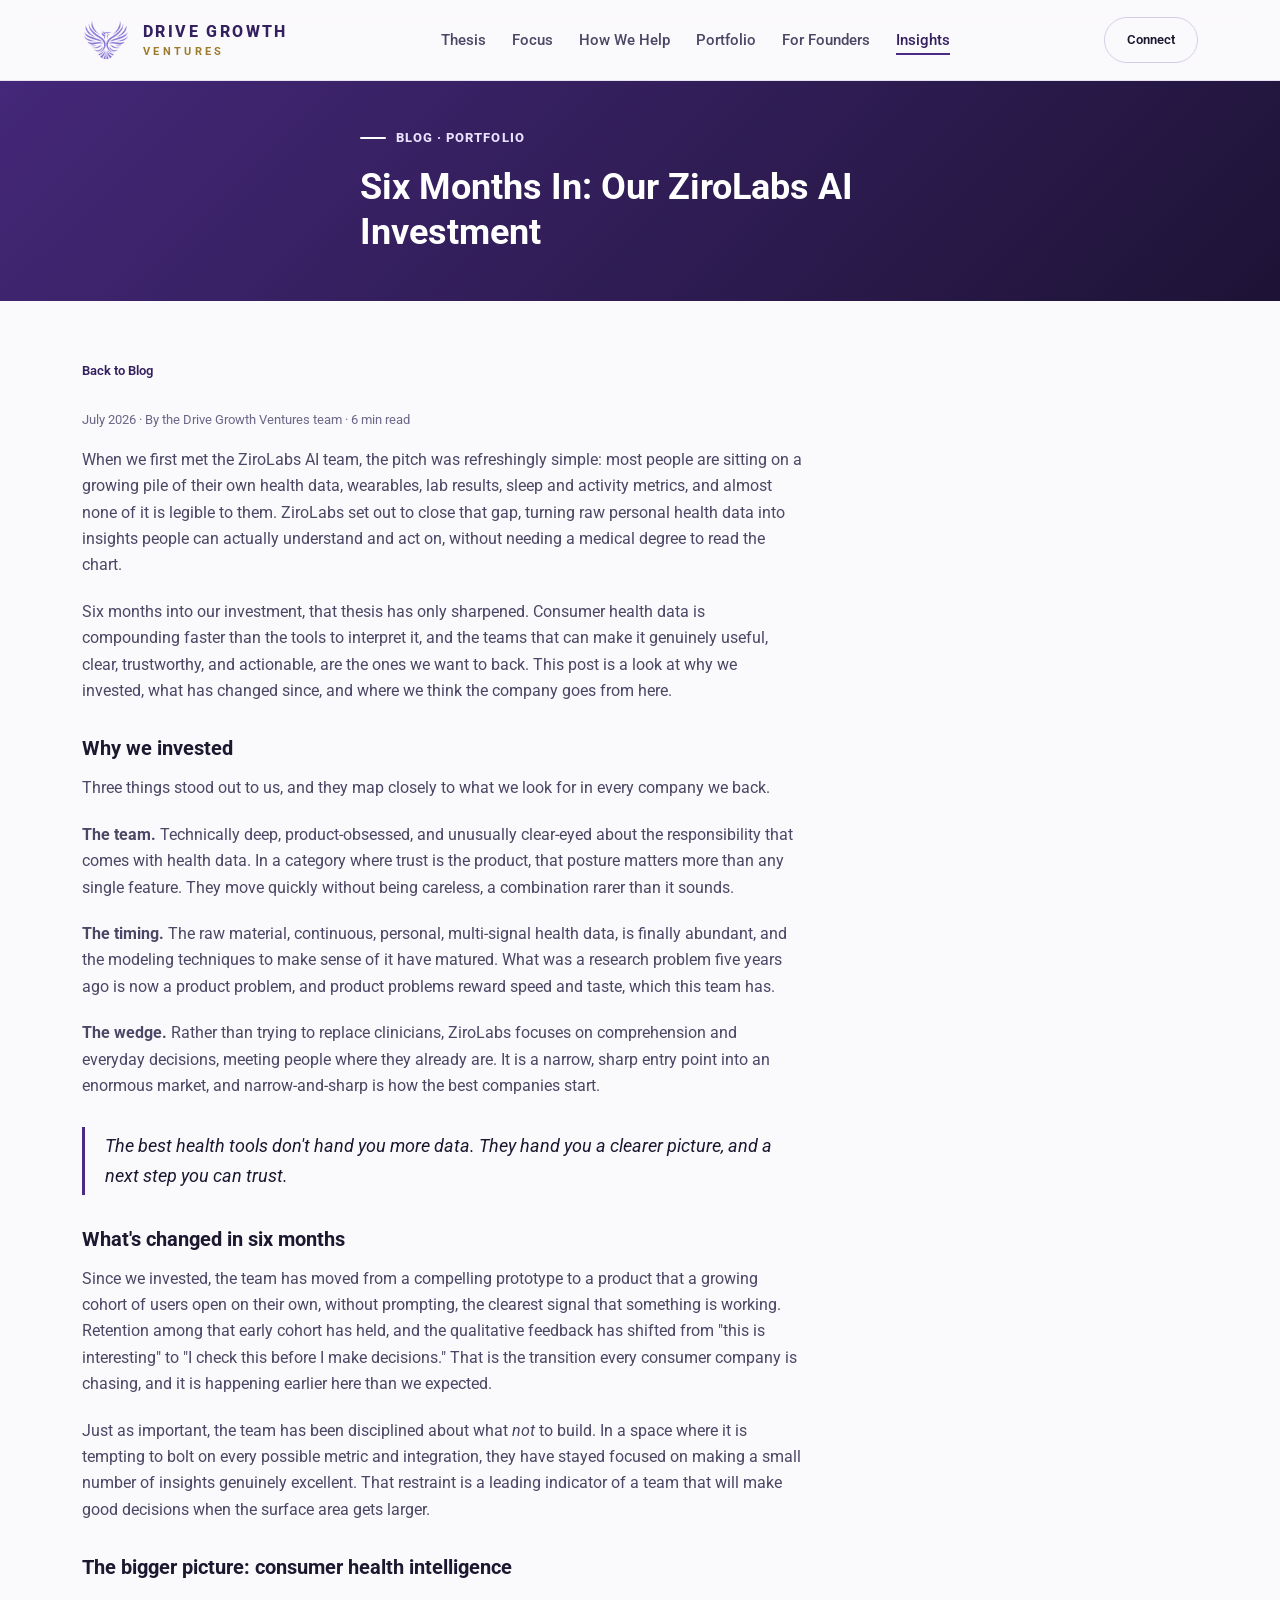
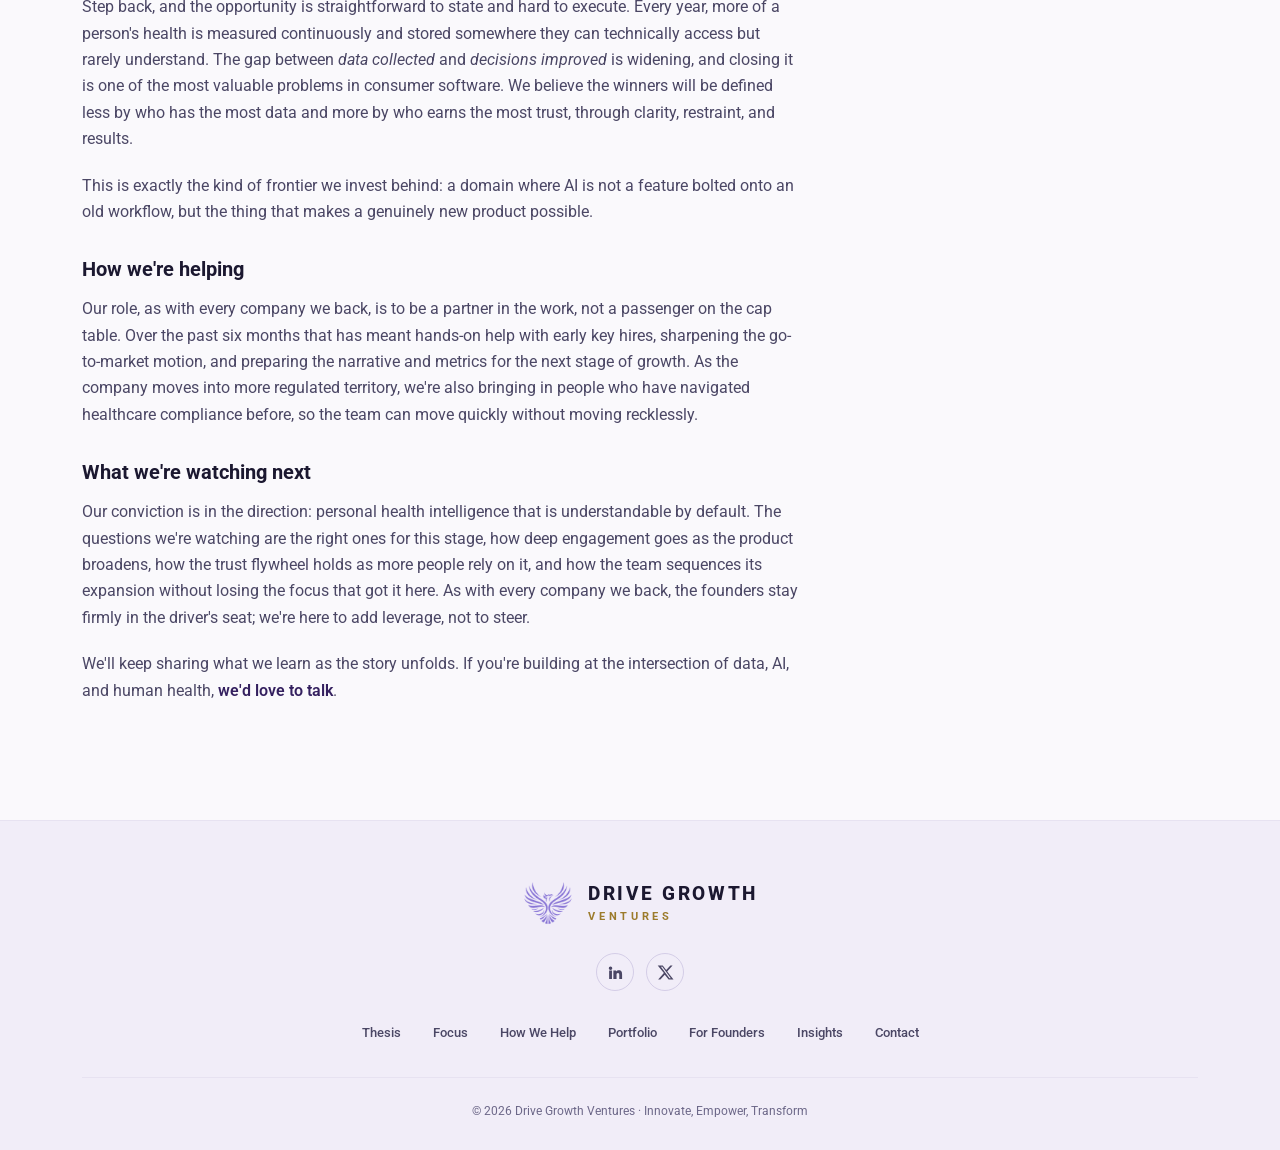
==== commit 1a116cc1: "Mobile polish: Connect in mobile menu, image fallbacks" ====
--- a/blog-zirolabs-update.html
+++ b/blog-zirolabs-update.html
@@ -30,6 +30,7 @@
       <li><a href="index.html#portfolio">Portfolio</a></li>
       <li><a href="index.html#founders">For Founders</a></li>
       <li><a href="index.html#insights" class="active">Insights</a></li>
+      <li class="nav-cta-mobile"><a href="index.html#contact">Connect</a></li>
     </ul>
     <div class="nav-actions">
       <a href="index.html#contact" class="btn btn-outline btn-sm">Connect</a>
--- a/styles.css
+++ b/styles.css
@@ -164,6 +164,7 @@
   text-transform:uppercase;
 }
 .nav-actions{display:flex;align-items:center;gap:10px;flex-shrink:0;}
+.nav-cta-mobile{display:none;}
 .nav-links{
   display:flex;gap:26px;
   list-style:none;
@@ -312,6 +313,7 @@
 .focus-cell:hover{border-color:var(--purple);transform:translateY(-6px);box-shadow:var(--shadow-lift);}
 .focus-cell-media{
   height:150px;
+  background-color:var(--purple-tint);
   background-size:cover;background-position:center;
   border-bottom:1px solid var(--border);
   transition:transform .4s ease;
@@ -373,6 +375,7 @@
 }
 .photo-band-media{
   position:absolute;inset:0;
+  background-color:var(--purple-dark);
   background-size:cover;
   background-position:center;
 }
@@ -751,6 +754,8 @@
   .logo-text .l2{font-size:10px;}
   .hero-stat{padding-right:18px;margin-right:18px;}
   .hero-stats{row-gap:16px;}
+  .nav-links.nav-open .nav-cta-mobile{display:block;margin-top:4px;padding-top:16px;border-top:1px solid var(--border);}
+  .nav-links.nav-open .nav-cta-mobile a{color:var(--purple-dark);font-weight:700;}
 }
 
 /* Touch devices: slightly larger tap targets on icon buttons */
@@ -925,10 +930,14 @@
 /* Hero: "partnering with" logo strip */
 .hero-logos{margin-top:46px;padding-top:26px;border-top:1px solid var(--border);max-width:760px;}
 .hero-logos .hl-label{font-size:var(--fs-label);font-weight:600;letter-spacing:.14em;text-transform:uppercase;color:var(--text-tertiary);margin-bottom:18px;}
-.hl-row{display:flex;align-items:center;gap:40px;flex-wrap:wrap;}
+.hl-row{display:flex;align-items:center;gap:38px;flex-wrap:wrap;}
 .hl-mark{font-weight:800;font-size:19px;letter-spacing:.01em;color:var(--text-tertiary);opacity:.75;transition:opacity .2s ease,color .2s ease;white-space:nowrap;}
 .hl-mark:hover{opacity:1;color:var(--purple-dark);}
-@media(max-width:640px){.hl-row{gap:22px 26px;}.hl-mark{font-size:16px;}}
+.hl-item{display:flex;align-items:center;gap:8px;opacity:.7;transition:opacity .2s ease;}
+.hl-item:hover{opacity:1;}
+.hl-item img{display:block;width:auto;}
+.hl-item .hl-word{font-weight:700;font-size:19px;letter-spacing:-.01em;color:var(--purple-dark);white-space:nowrap;}
+@media(max-width:640px){.hl-row{gap:22px 26px;}.hl-mark{font-size:16px;}.hl-item .hl-word{font-size:16px;}}
 
 /* Investment Thesis */
 .thesis{padding:96px 0;position:relative;overflow:hidden;}
@@ -971,7 +980,8 @@
    V4 — portfolio logo-forward cards
    ============================================ */
 .featured-logo{grid-template-columns:0.82fr 1.18fr;}
-.fl-brand{display:flex;align-items:center;justify-content:center;padding:56px 36px;min-height:100%;background:linear-gradient(140deg,var(--purple-dark),var(--purple));}
+.fl-brand{display:flex;align-items:center;justify-content:center;padding:48px 40px;min-height:100%;background:linear-gradient(140deg,#ffffff,#f1edf8);border-right:1px solid var(--border);}
+.fl-logo{width:82%;max-width:320px;height:auto;display:block;}
 .fl-content{padding:44px 40px;}
 .brand-wordmark{font-weight:800;letter-spacing:.01em;color:#fff;font-size:clamp(30px,3.2vw,42px);line-height:1.1;text-align:center;}
 .brand-wordmark .bw-accent{color:var(--gold);}
@@ -987,6 +997,9 @@
 .port-logo{height:132px;display:flex;align-items:center;justify-content:center;background:var(--bg-alt);border-bottom:1px solid var(--border);margin-bottom:18px;transition:background .3s ease;}
 .port-card:hover .port-logo{background:var(--purple-tint);}
 .pw{font-weight:800;font-size:25px;letter-spacing:.01em;color:var(--purple-dark);}
+.blogo{display:flex;align-items:center;justify-content:center;gap:11px;}
+.blogo-mark{width:auto;display:block;}
+.blogo-word{font-weight:700;font-size:27px;letter-spacing:-.01em;color:var(--purple-dark);line-height:1;}
 
 /* anchor offset under sticky header */
 section[id]{scroll-margin-top:86px;}
